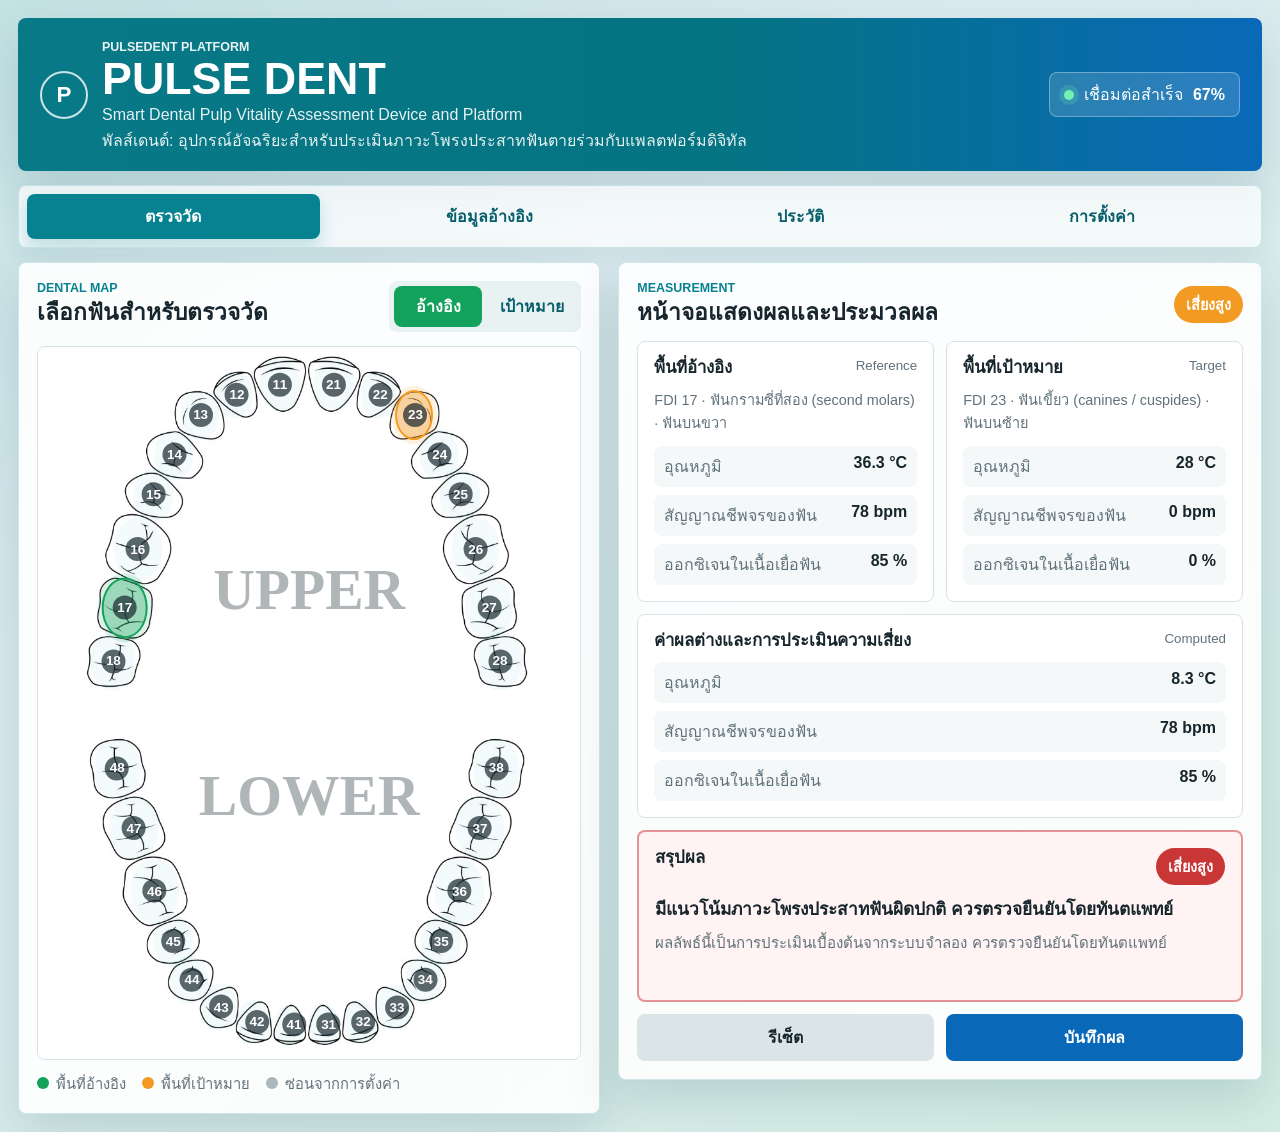
==== index.html @ 0c5ad4d8 "Initial PulseDent platform demo" ====
<!doctype html>
<html lang="th">
  <head>
    <meta charset="utf-8">
    <meta name="viewport" content="width=device-width, initial-scale=1">
    <title>PulseDent Platform</title>
    <link rel="icon" href="data:,">
    <link rel="stylesheet" href="style.css">
  </head>
  <body>
    <div class="app-shell">
      <header class="topbar">
        <div class="brand">
          <span class="brand-mark" aria-hidden="true">P</span>
          <div>
            <p class="eyebrow">PulseDent Platform</p>
            <h1>PULSE DENT</h1>
            <p>Smart Dental Pulp Vitality Assessment Device and Platform</p>
            <p>พัลส์เดนต์: อุปกรณ์อัจฉริยะสำหรับประเมินภาวะโพรงประสาทฟันตายร่วมกับแพลตฟอร์มดิจิทัล</p>
          </div>
        </div>
        <div class="device-status" aria-label="สถานะอุปกรณ์จำลอง">
          <span class="status-dot" aria-hidden="true"></span>
          <span>เชื่อมต่อสำเร็จ</span>
          <strong id="batteryText">67%</strong>
        </div>
      </header>

      <nav class="tabbar" aria-label="PulseDent navigation">
        <button class="tab-button active" type="button" data-tab="dashboard">ตรวจวัด</button>
        <button class="tab-button" type="button" data-tab="simulation">ข้อมูลอ้างอิง</button>
        <button class="tab-button" type="button" data-tab="history">ประวัติ</button>
        <button class="tab-button" type="button" data-tab="settings">การตั้งค่า</button>
      </nav>

      <main>
        <section class="tab-panel active" id="dashboard" aria-labelledby="dashboard-tab">
          <div class="dashboard-grid">
            <section class="map-panel" aria-label="แผนผังฟันสำหรับเลือกพื้นที่ตรวจ">
              <div class="panel-heading compact">
                <div>
                  <p class="eyebrow">Dental Map</p>
                  <h2>เลือกฟันสำหรับตรวจวัด</h2>
                </div>
                <div class="mode-switch" role="group" aria-label="เลือกโหมดพื้นที่ตรวจ">
                  <button class="mode-button active" type="button" data-mode="reference">อ้างอิง</button>
                  <button class="mode-button" type="button" data-mode="target">เป้าหมาย</button>
                </div>
              </div>

              <div class="tooth-map" id="toothMap">
                <img src="tooth_01.jpg" alt="แผนผังฟันสำหรับระบบ PulseDent">
                <div class="arch-label upper-label" aria-hidden="true">UPPER</div>
                <div class="arch-label lower-label" aria-hidden="true">LOWER</div>
                <div class="tooth-layer" id="toothLayer" aria-label="ปุ่มเลือกฟัน"></div>
              </div>

              <div class="legend" aria-label="คำอธิบายสี">
                <span><i class="legend-dot reference-dot"></i>พื้นที่อ้างอิง</span>
                <span><i class="legend-dot target-dot"></i>พื้นที่เป้าหมาย</span>
                <span><i class="legend-dot hidden-dot"></i>ซ่อนจากการตั้งค่า</span>
              </div>
            </section>

            <section class="results-panel" aria-label="ผลการตรวจวัดจำลอง">
              <div class="panel-heading">
                <div>
                  <p class="eyebrow">Measurement</p>
                  <h2>หน้าจอแสดงผลและประมวลผล</h2>
                </div>
                <span class="scenario-badge" id="scenarioBadge">เสี่ยงสูง</span>
              </div>

              <div class="measurement-grid">
                <article class="metric-card" id="referenceCard"></article>
                <article class="metric-card" id="targetCard"></article>
                <article class="metric-card wide" id="differenceCard"></article>
                <article class="risk-card wide" id="riskCard"></article>
              </div>

              <div class="actions">
                <button class="secondary-button" id="resetButton" type="button">รีเซ็ต</button>
                <button class="primary-button" id="saveButton" type="button">บันทึกผล</button>
              </div>
            </section>
          </div>
        </section>

        <section class="tab-panel" id="simulation">
          <div class="work-panel">
            <div class="panel-heading">
              <div>
                <p class="eyebrow">Simulation Control</p>
                <h2>ควบคุมสถานการณ์จำลอง</h2>
              </div>
              <span class="scenario-badge" id="simulationStatus">เสี่ยงสูง</span>
            </div>
            <div class="scenario-grid" id="scenarioGrid"></div>
          </div>
        </section>

        <section class="tab-panel" id="history">
          <div class="work-panel">
            <div class="panel-heading">
              <div>
                <p class="eyebrow">Patient Record</p>
                <h2>ประวัติการตรวจจำลอง</h2>
              </div>
              <button class="secondary-button small" id="clearHistoryButton" type="button">ล้างประวัติ</button>
            </div>
            <div class="table-wrap">
              <table>
                <thead>
                  <tr>
                    <th>วันที่</th>
                    <th>ผู้รับการตรวจ</th>
                    <th>ฟันอ้างอิง</th>
                    <th>ฟันเป้าหมาย</th>
                    <th>ผลต่างอุณหภูมิ</th>
                    <th>ผลต่างชีพจร</th>
                    <th>ผลต่างออกซิเจน</th>
                    <th>ผลประเมิน</th>
                  </tr>
                </thead>
                <tbody id="historyBody"></tbody>
              </table>
            </div>
          </div>
        </section>

        <section class="tab-panel" id="settings">
          <div class="settings-grid">
            <section class="settings-card">
              <div class="panel-heading compact">
                <div>
                  <p class="eyebrow">Display</p>
                  <h2>ข้อมูลที่แสดงหน้าหลัก</h2>
                </div>
              </div>
              <div class="settings-list" id="displaySettings"></div>
            </section>

            <section class="settings-card">
              <div class="panel-heading compact">
                <div>
                  <p class="eyebrow">Tooth Groups</p>
                  <h2>กลุ่มฟันที่กดเลือกได้</h2>
                </div>
              </div>
              <div class="settings-list" id="groupSettings"></div>
            </section>

            <section class="settings-card">
              <div class="panel-heading compact">
                <div>
                  <p class="eyebrow">Threshold</p>
                  <h2>เกณฑ์ประเมินจำลอง</h2>
                </div>
              </div>
              <div class="threshold-grid" id="thresholdSettings"></div>
              <button class="secondary-button full" id="resetSettingsButton" type="button">คืนค่าตั้งต้น</button>
            </section>
          </div>
        </section>
      </main>
    </div>

    <script src="script.js"></script>
  </body>
</html>
---- style.css ----
:root {
  color-scheme: light;
  --ink: #17262c;
  --muted: #61727b;
  --line: #d7e2e4;
  --paper: #ffffff;
  --panel: rgba(255, 255, 255, 0.9);
  --teal: #078291;
  --teal-dark: #075f6b;
  --cyan: #57c3d1;
  --blue: #0969b8;
  --green: #13a25c;
  --orange: #f39a23;
  --red: #c93636;
  --yellow: #f2c94c;
  --gray: #aab7bc;
  --shadow: 0 18px 50px rgba(12, 64, 72, 0.16);
  --radius: 8px;
}

* {
  box-sizing: border-box;
}

html {
  min-height: 100%;
}

body {
  min-height: 100%;
  margin: 0;
  overflow-x: hidden;
  color: var(--ink);
  font-family: -apple-system, BlinkMacSystemFont, "Segoe UI", "Noto Sans Thai", sans-serif;
  background:
    linear-gradient(145deg, rgba(7, 130, 145, 0.18), rgba(9, 105, 184, 0.08) 34%, rgba(19, 162, 92, 0.12)),
    #eef7f6;
}

button,
input {
  font: inherit;
}

button {
  cursor: pointer;
}

.app-shell {
  width: min(1440px, 100%);
  min-height: 100vh;
  margin: 0 auto;
  padding: 18px;
}

.topbar {
  display: flex;
  align-items: center;
  justify-content: space-between;
  gap: 18px;
  padding: 18px 22px;
  color: #fff;
  background: linear-gradient(90deg, #087987, #057482 56%, #0969b8);
  border-radius: var(--radius);
  box-shadow: var(--shadow);
}

.brand {
  display: flex;
  align-items: center;
  gap: 14px;
  min-width: 0;
}

.brand > div {
  min-width: 0;
}

.brand-mark {
  display: grid;
  flex: 0 0 48px;
  width: 48px;
  height: 48px;
  place-items: center;
  border: 2px solid rgba(255, 255, 255, 0.8);
  border-radius: 50%;
  font-size: 1.4rem;
  font-weight: 800;
}

.brand h1,
.panel-heading h2 {
  margin: 0;
}

.brand h1 {
  font-size: clamp(1.7rem, 3.5vw, 3.2rem);
  line-height: 1.08;
}

.brand p {
  margin: 4px 0 0;
  opacity: 0.9;
  overflow-wrap: anywhere;
}

.eyebrow {
  margin: 0 0 4px;
  color: inherit;
  font-size: 0.78rem;
  font-weight: 800;
  text-transform: uppercase;
}

.device-status {
  display: flex;
  align-items: center;
  gap: 10px;
  min-height: 44px;
  padding: 9px 14px;
  border: 1px solid rgba(255, 255, 255, 0.32);
  border-radius: var(--radius);
  background: rgba(255, 255, 255, 0.14);
  white-space: nowrap;
}

.status-dot {
  width: 10px;
  height: 10px;
  border-radius: 50%;
  background: #73f0b2;
  box-shadow: 0 0 0 5px rgba(115, 240, 178, 0.18);
}

.tabbar {
  display: flex;
  gap: 8px;
  margin: 14px 0;
  padding: 8px;
  overflow-x: auto;
  border: 1px solid rgba(7, 130, 145, 0.18);
  border-radius: var(--radius);
  background: rgba(255, 255, 255, 0.72);
  box-shadow: 0 8px 24px rgba(12, 64, 72, 0.08);
}

.tab-button,
.mode-button,
.primary-button,
.secondary-button {
  min-height: 42px;
  border: 0;
  border-radius: var(--radius);
  font-weight: 800;
}

.tab-button {
  flex: 1 0 max-content;
  padding: 10px 18px;
  color: var(--teal-dark);
  background: transparent;
}

.tab-button.active {
  color: #fff;
  background: var(--teal);
  box-shadow: 0 8px 18px rgba(7, 130, 145, 0.22);
}

.tab-panel {
  display: none;
}

.tab-panel.active {
  display: block;
}

.dashboard-grid {
  display: grid;
  grid-template-columns: minmax(440px, 0.95fr) minmax(410px, 1.05fr);
  gap: 18px;
  align-items: start;
}

.dashboard-grid > *,
.measurement-grid > *,
.settings-grid > * {
  min-width: 0;
}

.map-panel,
.results-panel,
.work-panel,
.settings-card {
  min-width: 0;
  border: 1px solid rgba(7, 130, 145, 0.18);
  border-radius: var(--radius);
  background: var(--panel);
  box-shadow: var(--shadow);
}

.map-panel,
.results-panel,
.work-panel,
.settings-card {
  padding: 18px;
}

.panel-heading {
  display: flex;
  align-items: center;
  justify-content: space-between;
  gap: 16px;
  margin-bottom: 14px;
}

.panel-heading h2 {
  font-size: clamp(1.1rem, 2vw, 1.42rem);
  line-height: 1.2;
}

.panel-heading .eyebrow {
  color: var(--teal);
}

.compact {
  align-items: start;
}

.mode-switch {
  display: grid;
  grid-template-columns: 1fr 1fr;
  gap: 6px;
  min-width: 190px;
  padding: 5px;
  border-radius: var(--radius);
  background: #e8f2f2;
}

.mode-button {
  min-height: 38px;
  padding: 8px 12px;
  color: var(--teal-dark);
  background: transparent;
}

.mode-button.active[data-mode="reference"] {
  color: #fff;
  background: var(--green);
}

.mode-button.active[data-mode="target"] {
  color: #fff;
  background: var(--orange);
}

.tooth-map {
  position: relative;
  width: 100%;
  max-width: 650px;
  min-width: 0;
  margin: 0 auto;
  overflow: hidden;
  border: 1px solid var(--line);
  border-radius: var(--radius);
  background: #fff;
}

.tooth-map img {
  display: block;
  width: 100%;
  min-width: 0;
  height: auto;
  user-select: none;
}

.tooth-layer {
  position: absolute;
  inset: 0;
}

.arch-label {
  position: absolute;
  left: 50%;
  z-index: 1;
  transform: translateX(-50%);
  color: rgba(23, 38, 44, 0.34);
  font-family: Georgia, "Times New Roman", serif;
  font-size: clamp(1.6rem, 5.2vw, 3.6rem);
  font-weight: 800;
  letter-spacing: 0;
  line-height: 1;
  pointer-events: none;
  text-shadow: 0 1px 0 rgba(255, 255, 255, 0.92);
}

.upper-label {
  top: 30%;
}

.lower-label {
  top: 59%;
}

.tooth-button {
  position: absolute;
  z-index: 2;
  display: grid;
  place-items: center;
  width: var(--size);
  height: var(--size);
  min-width: 30px;
  min-height: 30px;
  transform: translate(-50%, -50%);
  border: 2px solid rgba(7, 130, 145, 0);
  border-radius: 50%;
  color: var(--ink);
  background: rgba(87, 195, 209, 0.07);
  transition: background 160ms ease, border-color 160ms ease, box-shadow 160ms ease, opacity 160ms ease;
}

.tooth-button:hover,
.tooth-button:focus-visible {
  outline: none;
  border-color: var(--cyan);
  background: rgba(87, 195, 209, 0.35);
  box-shadow: 0 0 0 4px rgba(87, 195, 209, 0.2);
}

.tooth-button.reference {
  border-color: var(--green);
  background: rgba(19, 162, 92, 0.42);
  box-shadow: 0 0 0 4px rgba(19, 162, 92, 0.14);
}

.tooth-button.target {
  border-color: var(--orange);
  background: rgba(243, 154, 35, 0.44);
  box-shadow: 0 0 0 4px rgba(243, 154, 35, 0.14);
}

.tooth-button.hidden-group {
  pointer-events: none;
  opacity: 0.18;
  filter: grayscale(1);
}

.tooth-label {
  display: grid;
  min-width: 24px;
  min-height: 24px;
  place-items: center;
  border-radius: 999px;
  color: #fff;
  background: rgba(23, 38, 44, 0.7);
  font-size: clamp(0.68rem, 1.4vw, 0.84rem);
  font-weight: 800;
  line-height: 1;
}

.tooth-button:not(.show-fdi) .tooth-label {
  display: none;
}

.legend {
  display: flex;
  flex-wrap: wrap;
  gap: 10px 16px;
  margin-top: 12px;
  color: var(--muted);
  font-size: 0.92rem;
}

.legend span {
  display: inline-flex;
  align-items: center;
  gap: 7px;
}

.legend-dot {
  width: 12px;
  height: 12px;
  border-radius: 50%;
}

.reference-dot {
  background: var(--green);
}

.target-dot {
  background: var(--orange);
}

.hidden-dot {
  background: var(--gray);
}

.scenario-badge,
.risk-level {
  display: inline-flex;
  align-items: center;
  justify-content: center;
  min-height: 34px;
  padding: 7px 12px;
  border-radius: 999px;
  color: #fff;
  background: var(--orange);
  font-size: 0.9rem;
  font-weight: 900;
  white-space: nowrap;
}

.measurement-grid {
  display: grid;
  grid-template-columns: 1fr 1fr;
  gap: 12px;
}

.metric-card,
.risk-card {
  min-height: 172px;
  padding: 16px;
  border: 1px solid var(--line);
  border-radius: var(--radius);
  background: var(--paper);
}

.wide {
  grid-column: 1 / -1;
}

.card-title {
  display: flex;
  align-items: start;
  justify-content: space-between;
  gap: 12px;
  margin-bottom: 10px;
}

.card-title h3 {
  margin: 0;
  font-size: 1.05rem;
  line-height: 1.24;
}

.card-title small,
.tooth-meta,
.empty-state,
.risk-note {
  color: var(--muted);
}

.tooth-meta {
  margin: 0 0 12px;
  font-size: 0.9rem;
}

.value-list {
  display: grid;
  gap: 8px;
  margin: 0;
}

.value-row {
  display: flex;
  justify-content: space-between;
  gap: 12px;
  padding: 8px 10px;
  border-radius: var(--radius);
  background: #f4f8f8;
}

.value-row dt,
.value-row dd {
  margin: 0;
}

.value-row dt {
  color: var(--muted);
}

.value-row dd {
  font-weight: 900;
}

.empty-state {
  display: grid;
  min-height: 98px;
  place-items: center;
  border: 1px dashed var(--line);
  border-radius: var(--radius);
  text-align: center;
}

.risk-card {
  border-width: 2px;
}

.risk-card.risk-normal {
  border-color: rgba(19, 162, 92, 0.5);
  background: #f1fbf5;
}

.risk-card.risk-warning {
  border-color: rgba(243, 154, 35, 0.55);
  background: #fff8eb;
}

.risk-card.risk-high {
  border-color: rgba(201, 54, 54, 0.5);
  background: #fff3f3;
}

.risk-level.risk-normal {
  background: var(--green);
}

.risk-level.risk-warning {
  background: var(--orange);
}

.risk-level.risk-high {
  background: var(--red);
}

.risk-message {
  margin: 10px 0 8px;
  font-size: 1.08rem;
  font-weight: 800;
}

.risk-note {
  margin: 0;
  font-size: 0.94rem;
}

.actions {
  display: grid;
  grid-template-columns: 1fr 1fr;
  gap: 12px;
  margin-top: 12px;
}

.primary-button,
.secondary-button {
  padding: 11px 16px;
}

.primary-button {
  color: #fff;
  background: var(--blue);
}

.secondary-button {
  color: var(--ink);
  background: #dbe4e6;
}

.secondary-button.small {
  min-height: 38px;
  padding: 8px 12px;
}

.secondary-button.full {
  width: 100%;
  margin-top: 14px;
}

.scenario-grid {
  display: grid;
  grid-template-columns: repeat(3, minmax(0, 1fr));
  gap: 12px;
}

.scenario-card {
  min-height: 138px;
  padding: 15px;
  border: 1px solid var(--line);
  border-radius: var(--radius);
  background: var(--paper);
  text-align: left;
}

.scenario-card.active {
  border-color: var(--teal);
  box-shadow: inset 0 0 0 2px rgba(7, 130, 145, 0.18);
}

.scenario-card strong {
  display: block;
  margin-bottom: 8px;
  font-size: 1.03rem;
}

.scenario-card span {
  display: block;
  color: var(--muted);
  font-size: 0.92rem;
  line-height: 1.45;
}

.table-wrap {
  overflow-x: auto;
  border: 1px solid var(--line);
  border-radius: var(--radius);
}

table {
  width: 100%;
  min-width: 900px;
  border-collapse: collapse;
  background: var(--paper);
}

th,
td {
  padding: 12px 14px;
  border-bottom: 1px solid var(--line);
  text-align: left;
  vertical-align: top;
}

th {
  color: var(--teal-dark);
  background: #eef7f7;
  font-size: 0.9rem;
}

tbody tr:last-child td {
  border-bottom: 0;
}

.settings-grid {
  display: grid;
  grid-template-columns: repeat(3, minmax(0, 1fr));
  gap: 18px;
  align-items: start;
}

.settings-list {
  display: grid;
  gap: 10px;
}

.check-row {
  display: flex;
  align-items: center;
  justify-content: space-between;
  gap: 14px;
  min-height: 46px;
  padding: 10px 12px;
  border: 1px solid var(--line);
  border-radius: var(--radius);
  background: var(--paper);
}

.check-row label {
  flex: 1;
  font-weight: 800;
}

.check-row small {
  display: block;
  margin-top: 2px;
  color: var(--muted);
  font-weight: 500;
}

input[type="checkbox"] {
  width: 22px;
  height: 22px;
  accent-color: var(--teal);
}

.threshold-grid {
  display: grid;
  gap: 12px;
}

.threshold-field {
  display: grid;
  gap: 6px;
}

.threshold-field label {
  font-weight: 800;
}

.threshold-field input {
  width: 100%;
  min-height: 42px;
  padding: 9px 11px;
  border: 1px solid var(--line);
  border-radius: var(--radius);
  color: var(--ink);
  background: var(--paper);
}

@media (max-width: 1120px) {
  .dashboard-grid,
  .settings-grid {
    grid-template-columns: minmax(0, 1fr);
  }

  .tooth-map {
    width: 100%;
    max-width: 720px;
  }

  .scenario-grid {
    grid-template-columns: repeat(2, minmax(0, 1fr));
  }
}

@media (max-width: 720px) {
  .app-shell {
    width: 100vw;
    max-width: 100vw;
    padding: 10px;
    overflow: hidden;
  }

  main,
  .tabbar,
  .tab-panel,
  .dashboard-grid,
  .map-panel,
  .results-panel,
  .work-panel,
  .settings-card {
    width: 100%;
    max-width: 100%;
  }

  .topbar,
  .panel-heading,
  .card-title {
    align-items: stretch;
    flex-direction: column;
  }

  .topbar {
    overflow: hidden;
  }

  .brand {
    align-items: start;
    width: 100%;
  }

  .brand-mark {
    width: 42px;
    height: 42px;
    flex-basis: 42px;
  }

  .device-status,
  .mode-switch {
    width: 100%;
  }

  .mode-switch {
    min-width: 0;
    grid-template-columns: minmax(0, 1fr) minmax(0, 1fr);
  }

  .mode-button {
    min-width: 0;
    padding-inline: 8px;
  }

  .tooth-map {
    max-width: 100%;
  }

  .map-panel,
  .results-panel,
  .work-panel,
  .settings-card {
    padding: 12px;
  }

  .measurement-grid,
  .actions,
  .scenario-grid {
    grid-template-columns: minmax(0, 1fr);
  }

  .tooth-button {
    min-width: 26px;
    min-height: 26px;
  }

  .tooth-label {
    min-width: 20px;
    min-height: 20px;
    font-size: 0.68rem;
  }

  .legend {
    font-size: 0.84rem;
  }
}

@media (max-width: 420px) {
  .brand h1 {
    font-size: 1.55rem;
  }

  .tab-button {
    padding-inline: 13px;
  }

  .value-row {
    align-items: start;
    flex-direction: column;
    gap: 2px;
  }
}
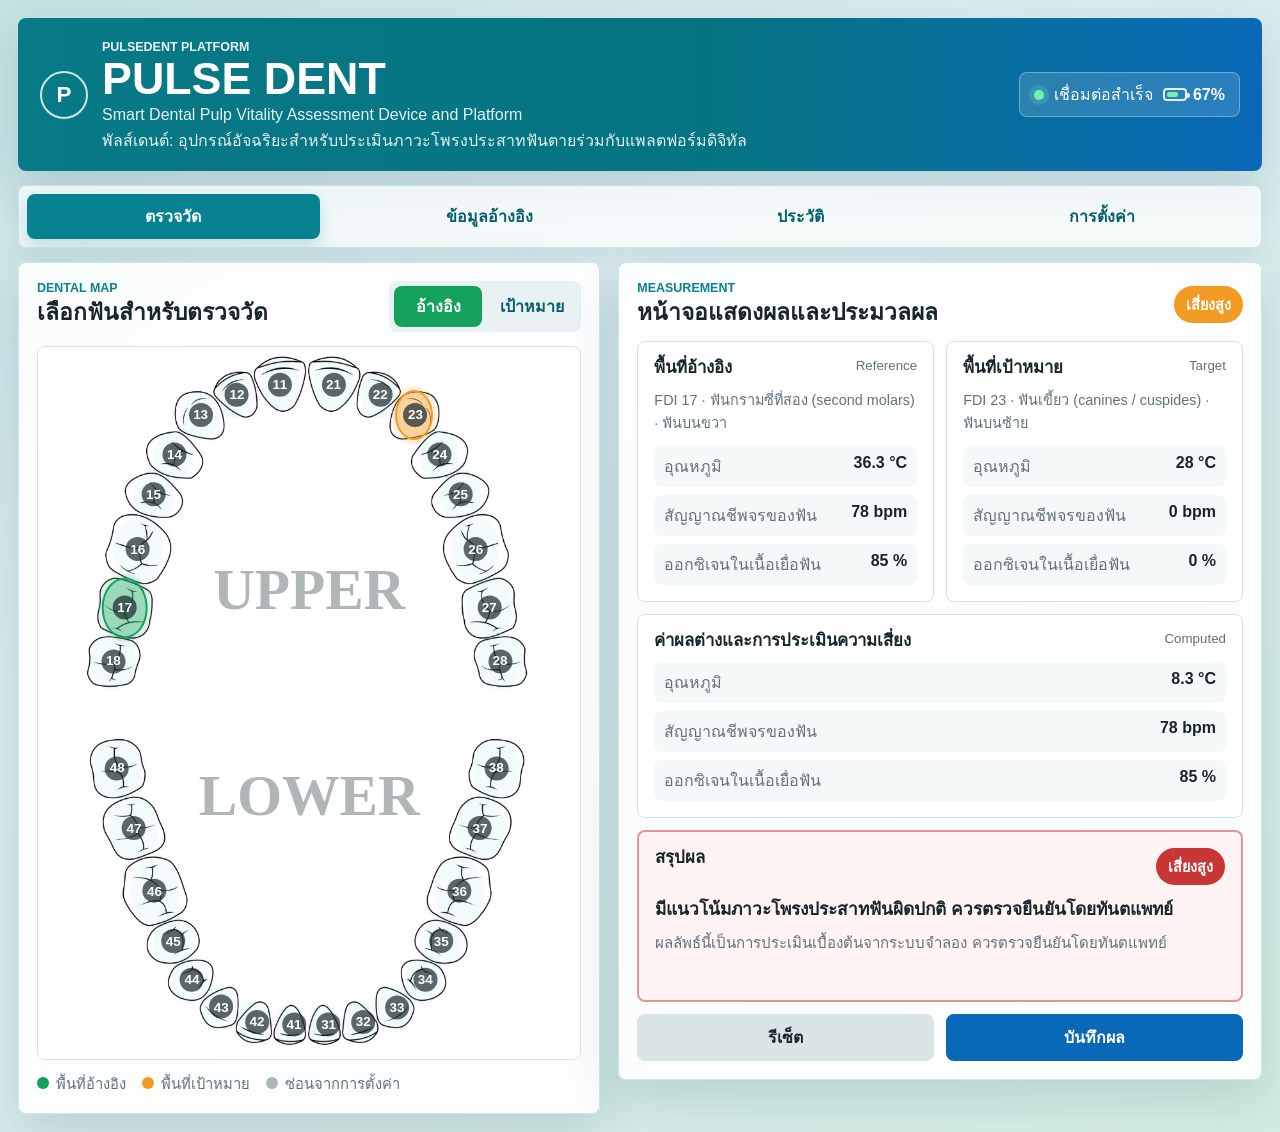
==== commit 92d63809: "Add configurable battery status" ====
--- a/index.html
+++ b/index.html
@@ -22,7 +22,10 @@
         <div class="device-status" aria-label="สถานะอุปกรณ์จำลอง">
           <span class="status-dot" aria-hidden="true"></span>
           <span>เชื่อมต่อสำเร็จ</span>
-          <strong id="batteryText">67%</strong>
+          <span class="battery-status" id="batteryStatus" aria-label="แบตเตอรี่อุปกรณ์จำลอง">
+            <span class="battery-icon" aria-hidden="true"><span></span></span>
+            <strong id="batteryText">67%</strong>
+          </span>
         </div>
       </header>
 
--- a/style.css
+++ b/style.css
@@ -132,6 +132,44 @@
   box-shadow: 0 0 0 5px rgba(115, 240, 178, 0.18);
 }
 
+.battery-status {
+  --battery-level: 67%;
+  display: inline-flex;
+  align-items: center;
+  gap: 6px;
+  font-weight: 900;
+}
+
+.battery-icon {
+  position: relative;
+  display: inline-flex;
+  align-items: center;
+  width: 24px;
+  height: 13px;
+  padding: 2px;
+  border: 2px solid rgba(255, 255, 255, 0.88);
+  border-radius: 4px;
+}
+
+.battery-icon::after {
+  content: "";
+  position: absolute;
+  top: 3px;
+  right: -5px;
+  width: 3px;
+  height: 5px;
+  border-radius: 0 2px 2px 0;
+  background: rgba(255, 255, 255, 0.88);
+}
+
+.battery-icon span {
+  display: block;
+  width: var(--battery-level);
+  height: 100%;
+  border-radius: 2px;
+  background: #73f0b2;
+}
+
 .tabbar {
   display: flex;
   gap: 8px;
@@ -654,16 +692,53 @@
   background: var(--paper);
 }
 
-.check-row label {
+.number-row {
+  display: flex;
+  align-items: center;
+  justify-content: space-between;
+  gap: 14px;
+  min-height: 56px;
+  padding: 10px 12px;
+  border: 1px solid var(--line);
+  border-radius: var(--radius);
+  background: var(--paper);
+}
+
+.check-row label,
+.number-row label {
   flex: 1;
   font-weight: 800;
 }
 
-.check-row small {
+.check-row small,
+.number-row small {
   display: block;
   margin-top: 2px;
   color: var(--muted);
   font-weight: 500;
+}
+
+.number-control {
+  display: inline-flex;
+  align-items: center;
+  gap: 6px;
+}
+
+.number-control input {
+  width: 82px;
+  min-height: 38px;
+  padding: 8px 10px;
+  border: 1px solid var(--line);
+  border-radius: var(--radius);
+  color: var(--ink);
+  background: var(--paper);
+  font-weight: 900;
+  text-align: right;
+}
+
+.number-control span {
+  color: var(--muted);
+  font-weight: 900;
 }
 
 input[type="checkbox"] {
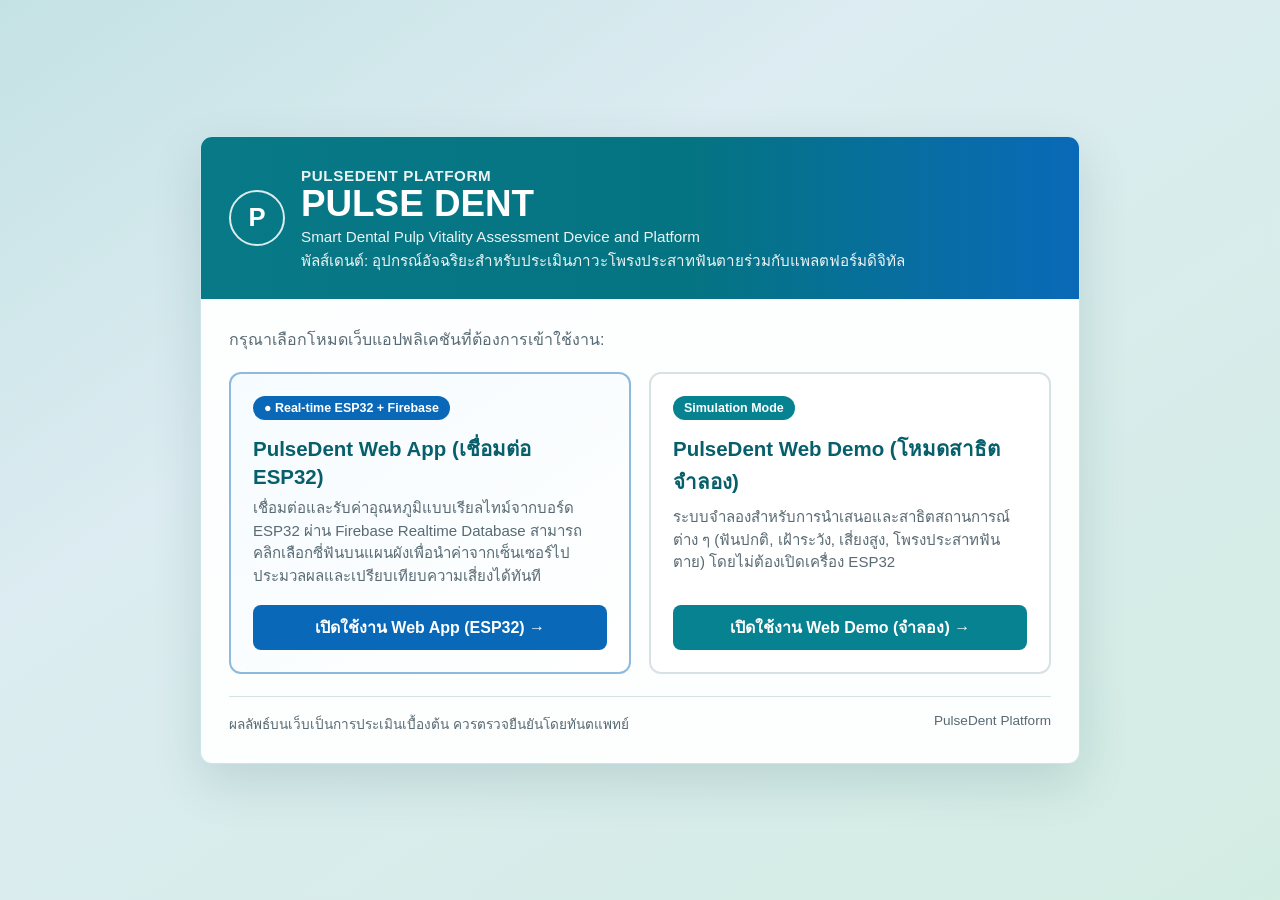
==== commit b2a5ec42: "Add root index.html portal page and .nojekyll for GitHub Pages" ====
--- a/index.html
+++ b/index.html
@@ -3,171 +3,241 @@
   <head>
     <meta charset="utf-8">
     <meta name="viewport" content="width=device-width, initial-scale=1">
-    <title>PulseDent Platform</title>
+    <title>PulseDent Platform — เลือกโหมดการใช้งาน</title>
     <link rel="icon" href="data:,">
-    <link rel="stylesheet" href="style.css">
+    <style>
+      :root {
+        --ink: #17262c;
+        --muted: #586a73;
+        --line: #d7e2e4;
+        --teal: #078291;
+        --teal-dark: #075f6b;
+        --blue: #0969b8;
+        --green: #13a25c;
+        --orange: #f39a23;
+        --radius: 12px;
+        --shadow: 0 18px 50px rgba(12, 64, 72, 0.14);
+      }
+
+      * {
+        box-sizing: border-box;
+      }
+
+      body {
+        min-height: 100vh;
+        margin: 0;
+        display: grid;
+        place-items: center;
+        padding: 24px;
+        color: var(--ink);
+        font-family: -apple-system, BlinkMacSystemFont, "Segoe UI", "Noto Sans Thai", sans-serif;
+        background:
+          linear-gradient(145deg, rgba(7, 130, 145, 0.18), rgba(9, 105, 184, 0.08) 34%, rgba(19, 162, 92, 0.12)),
+          #eef7f6;
+      }
+
+      .portal-shell {
+        width: min(880px, 100%);
+        border: 1px solid rgba(7, 130, 145, 0.2);
+        border-radius: var(--radius);
+        background: rgba(255, 255, 255, 0.94);
+        box-shadow: var(--shadow);
+        overflow: hidden;
+      }
+
+      .portal-header {
+        display: flex;
+        align-items: center;
+        gap: 16px;
+        padding: 26px 28px;
+        color: #fff;
+        background: linear-gradient(90deg, #087987, #057482 56%, #0969b8);
+      }
+
+      .brand-mark {
+        display: grid;
+        flex: 0 0 56px;
+        width: 56px;
+        height: 56px;
+        place-items: center;
+        border: 2px solid rgba(255, 255, 255, 0.85);
+        border-radius: 50%;
+        font-size: 1.6rem;
+        font-weight: 800;
+      }
+
+      .portal-header h1 {
+        margin: 0;
+        font-size: clamp(1.6rem, 3.5vw, 2.3rem);
+        line-height: 1.1;
+      }
+
+      .portal-header p {
+        margin: 4px 0 0;
+        opacity: 0.92;
+        font-size: 0.95rem;
+      }
+
+      .eyebrow {
+        margin: 0 0 4px;
+        font-size: 0.76rem;
+        font-weight: 800;
+        letter-spacing: 0.04em;
+        text-transform: uppercase;
+        opacity: 0.9;
+      }
+
+      .portal-body {
+        padding: 28px;
+      }
+
+      .portal-intro {
+        margin: 0 0 20px;
+        color: var(--muted);
+        font-size: 1rem;
+      }
+
+      .mode-grid {
+        display: grid;
+        grid-template-columns: repeat(auto-fit, minmax(290px, 1fr));
+        gap: 18px;
+      }
+
+      .mode-card {
+        display: flex;
+        flex-direction: column;
+        justify-content: space-between;
+        padding: 22px;
+        border: 2px solid var(--line);
+        border-radius: var(--radius);
+        background: #fff;
+        text-decoration: none;
+        color: inherit;
+        transition: transform 160ms ease, border-color 160ms ease, box-shadow 160ms ease;
+      }
+
+      .mode-card:hover,
+      .mode-card:focus-visible {
+        transform: translateY(-3px);
+        border-color: var(--teal);
+        box-shadow: 0 12px 30px rgba(7, 130, 145, 0.16);
+        outline: none;
+      }
+
+      .mode-card.primary {
+        border-color: rgba(9, 105, 184, 0.45);
+        background: linear-gradient(145deg, #f5fbff, #ffffff);
+      }
+
+      .badge {
+        display: inline-flex;
+        align-self: flex-start;
+        align-items: center;
+        gap: 6px;
+        padding: 5px 11px;
+        border-radius: 999px;
+        font-size: 0.78rem;
+        font-weight: 800;
+        color: #fff;
+        margin-bottom: 12px;
+      }
+
+      .badge.live {
+        background: var(--blue);
+      }
+
+      .badge.demo {
+        background: var(--teal);
+      }
+
+      .mode-card h2 {
+        margin: 0 0 8px;
+        font-size: 1.28rem;
+        color: var(--teal-dark);
+      }
+
+      .mode-card p {
+        margin: 0 0 18px;
+        color: var(--muted);
+        font-size: 0.94rem;
+        line-height: 1.5;
+      }
+
+      .cta-button {
+        display: inline-flex;
+        align-items: center;
+        justify-content: center;
+        min-height: 42px;
+        padding: 10px 16px;
+        border-radius: 8px;
+        font-weight: 800;
+        color: #fff;
+        background: var(--blue);
+      }
+
+      .mode-card.demo-card .cta-button {
+        background: var(--teal);
+      }
+
+      .portal-footer {
+        margin-top: 22px;
+        padding-top: 16px;
+        border-top: 1px solid var(--line);
+        color: var(--muted);
+        font-size: 0.85rem;
+        display: flex;
+        flex-wrap: wrap;
+        justify-content: space-between;
+        gap: 8px;
+      }
+    </style>
   </head>
   <body>
-    <div class="app-shell">
-      <header class="topbar">
-        <div class="brand">
-          <span class="brand-mark" aria-hidden="true">P</span>
-          <div>
-            <p class="eyebrow">PulseDent Platform</p>
-            <h1>PULSE DENT</h1>
-            <p>Smart Dental Pulp Vitality Assessment Device and Platform</p>
-            <p>พัลส์เดนต์: อุปกรณ์อัจฉริยะสำหรับประเมินภาวะโพรงประสาทฟันตายร่วมกับแพลตฟอร์มดิจิทัล</p>
-          </div>
-        </div>
-        <div class="device-status" aria-label="สถานะอุปกรณ์จำลอง">
-          <span class="status-dot" aria-hidden="true"></span>
-          <span>เชื่อมต่อสำเร็จ</span>
-          <span class="battery-status" id="batteryStatus" aria-label="แบตเตอรี่อุปกรณ์จำลอง">
-            <span class="battery-icon" aria-hidden="true"><span></span></span>
-            <strong id="batteryText">67%</strong>
-          </span>
+    <main class="portal-shell">
+      <header class="portal-header">
+        <span class="brand-mark" aria-hidden="true">P</span>
+        <div>
+          <p class="eyebrow">PulseDent Platform</p>
+          <h1>PULSE DENT</h1>
+          <p>Smart Dental Pulp Vitality Assessment Device and Platform</p>
+          <p>พัลส์เดนต์: อุปกรณ์อัจฉริยะสำหรับประเมินภาวะโพรงประสาทฟันตายร่วมกับแพลตฟอร์มดิจิทัล</p>
         </div>
       </header>
 
-      <nav class="tabbar" aria-label="PulseDent navigation">
-        <button class="tab-button active" type="button" data-tab="dashboard">ตรวจวัด</button>
-        <button class="tab-button" type="button" data-tab="simulation">ข้อมูลอ้างอิง</button>
-        <button class="tab-button" type="button" data-tab="history">ประวัติ</button>
-        <button class="tab-button" type="button" data-tab="settings">การตั้งค่า</button>
-      </nav>
-
-      <main>
-        <section class="tab-panel active" id="dashboard" aria-labelledby="dashboard-tab">
-          <div class="dashboard-grid">
-            <section class="map-panel" aria-label="แผนผังฟันสำหรับเลือกพื้นที่ตรวจ">
-              <div class="panel-heading compact">
-                <div>
-                  <p class="eyebrow">Dental Map</p>
-                  <h2>เลือกฟันสำหรับตรวจวัด</h2>
-                </div>
-                <div class="mode-switch" role="group" aria-label="เลือกโหมดพื้นที่ตรวจ">
-                  <button class="mode-button active" type="button" data-mode="reference">อ้างอิง</button>
-                  <button class="mode-button" type="button" data-mode="target">เป้าหมาย</button>
-                </div>
-              </div>
-
-              <div class="tooth-map" id="toothMap">
-                <img src="tooth_01.jpg" alt="แผนผังฟันสำหรับระบบ PulseDent">
-                <div class="arch-label upper-label" aria-hidden="true">UPPER</div>
-                <div class="arch-label lower-label" aria-hidden="true">LOWER</div>
-                <div class="tooth-layer" id="toothLayer" aria-label="ปุ่มเลือกฟัน"></div>
-              </div>
-
-              <div class="legend" aria-label="คำอธิบายสี">
-                <span><i class="legend-dot reference-dot"></i>พื้นที่อ้างอิง</span>
-                <span><i class="legend-dot target-dot"></i>พื้นที่เป้าหมาย</span>
-                <span><i class="legend-dot hidden-dot"></i>ซ่อนจากการตั้งค่า</span>
-              </div>
-            </section>
-
-            <section class="results-panel" aria-label="ผลการตรวจวัดจำลอง">
-              <div class="panel-heading">
-                <div>
-                  <p class="eyebrow">Measurement</p>
-                  <h2>หน้าจอแสดงผลและประมวลผล</h2>
-                </div>
-                <span class="scenario-badge" id="scenarioBadge">เสี่ยงสูง</span>
-              </div>
-
-              <div class="measurement-grid">
-                <article class="metric-card" id="referenceCard"></article>
-                <article class="metric-card" id="targetCard"></article>
-                <article class="metric-card wide" id="differenceCard"></article>
-                <article class="risk-card wide" id="riskCard"></article>
-              </div>
-
-              <div class="actions">
-                <button class="secondary-button" id="resetButton" type="button">รีเซ็ต</button>
-                <button class="primary-button" id="saveButton" type="button">บันทึกผล</button>
-              </div>
-            </section>
-          </div>
-        </section>
-
-        <section class="tab-panel" id="simulation">
-          <div class="work-panel">
-            <div class="panel-heading">
-              <div>
-                <p class="eyebrow">Simulation Control</p>
-                <h2>ควบคุมสถานการณ์จำลอง</h2>
-              </div>
-              <span class="scenario-badge" id="simulationStatus">เสี่ยงสูง</span>
+      <section class="portal-body">
+        <p class="portal-intro">กรุณาเลือกโหมดเว็บแอปพลิเคชันที่ต้องการเข้าใช้งาน:</p>
+
+        <div class="mode-grid">
+          <a class="mode-card primary" href="./web_app/index.html">
+            <div>
+              <span class="badge live">● Real-time ESP32 + Firebase</span>
+              <h2>PulseDent Web App (เชื่อมต่อ ESP32)</h2>
+              <p>
+                เชื่อมต่อและรับค่าอุณหภูมิแบบเรียลไทม์จากบอร์ด ESP32 ผ่าน Firebase Realtime Database
+                สามารถคลิกเลือกซี่ฟันบนแผนผังเพื่อนำค่าจากเซ็นเซอร์ไปประมวลผลและเปรียบเทียบความเสี่ยงได้ทันที
+              </p>
             </div>
-            <div class="scenario-grid" id="scenarioGrid"></div>
-          </div>
-        </section>
-
-        <section class="tab-panel" id="history">
-          <div class="work-panel">
-            <div class="panel-heading">
-              <div>
-                <p class="eyebrow">Patient Record</p>
-                <h2>ประวัติการตรวจจำลอง</h2>
-              </div>
-              <button class="secondary-button small" id="clearHistoryButton" type="button">ล้างประวัติ</button>
+            <span class="cta-button">เปิดใช้งาน Web App (ESP32) →</span>
+          </a>
+
+          <a class="mode-card demo-card" href="./web_demo/index.html">
+            <div>
+              <span class="badge demo">Simulation Mode</span>
+              <h2>PulseDent Web Demo (โหมดสาธิตจำลอง)</h2>
+              <p>
+                ระบบจำลองสำหรับการนำเสนอและสาธิตสถานการณ์ต่าง ๆ (ฟันปกติ, เฝ้าระวัง, เสี่ยงสูง, โพรงประสาทฟันตาย)
+                โดยไม่ต้องเปิดเครื่อง ESP32
+              </p>
             </div>
-            <div class="table-wrap">
-              <table>
-                <thead>
-                  <tr>
-                    <th>วันที่</th>
-                    <th>ผู้รับการตรวจ</th>
-                    <th>ฟันอ้างอิง</th>
-                    <th>ฟันเป้าหมาย</th>
-                    <th>ผลต่างอุณหภูมิ</th>
-                    <th>ผลต่างชีพจร</th>
-                    <th>ผลต่างออกซิเจน</th>
-                    <th>ผลประเมิน</th>
-                  </tr>
-                </thead>
-                <tbody id="historyBody"></tbody>
-              </table>
-            </div>
-          </div>
-        </section>
-
-        <section class="tab-panel" id="settings">
-          <div class="settings-grid">
-            <section class="settings-card">
-              <div class="panel-heading compact">
-                <div>
-                  <p class="eyebrow">Display</p>
-                  <h2>ข้อมูลที่แสดงหน้าหลัก</h2>
-                </div>
-              </div>
-              <div class="settings-list" id="displaySettings"></div>
-            </section>
-
-            <section class="settings-card">
-              <div class="panel-heading compact">
-                <div>
-                  <p class="eyebrow">Tooth Groups</p>
-                  <h2>กลุ่มฟันที่กดเลือกได้</h2>
-                </div>
-              </div>
-              <div class="settings-list" id="groupSettings"></div>
-            </section>
-
-            <section class="settings-card">
-              <div class="panel-heading compact">
-                <div>
-                  <p class="eyebrow">Threshold</p>
-                  <h2>เกณฑ์ประเมินจำลอง</h2>
-                </div>
-              </div>
-              <div class="threshold-grid" id="thresholdSettings"></div>
-              <button class="secondary-button full" id="resetSettingsButton" type="button">คืนค่าตั้งต้น</button>
-            </section>
-          </div>
-        </section>
-      </main>
-    </div>
-
-    <script src="script.js"></script>
+            <span class="cta-button">เปิดใช้งาน Web Demo (จำลอง) →</span>
+          </a>
+        </div>
+
+        <footer class="portal-footer">
+          <span>ผลลัพธ์บนเว็บเป็นการประเมินเบื้องต้น ควรตรวจยืนยันโดยทันตแพทย์</span>
+          <span>PulseDent Platform</span>
+        </footer>
+      </section>
+    </main>
   </body>
 </html>
